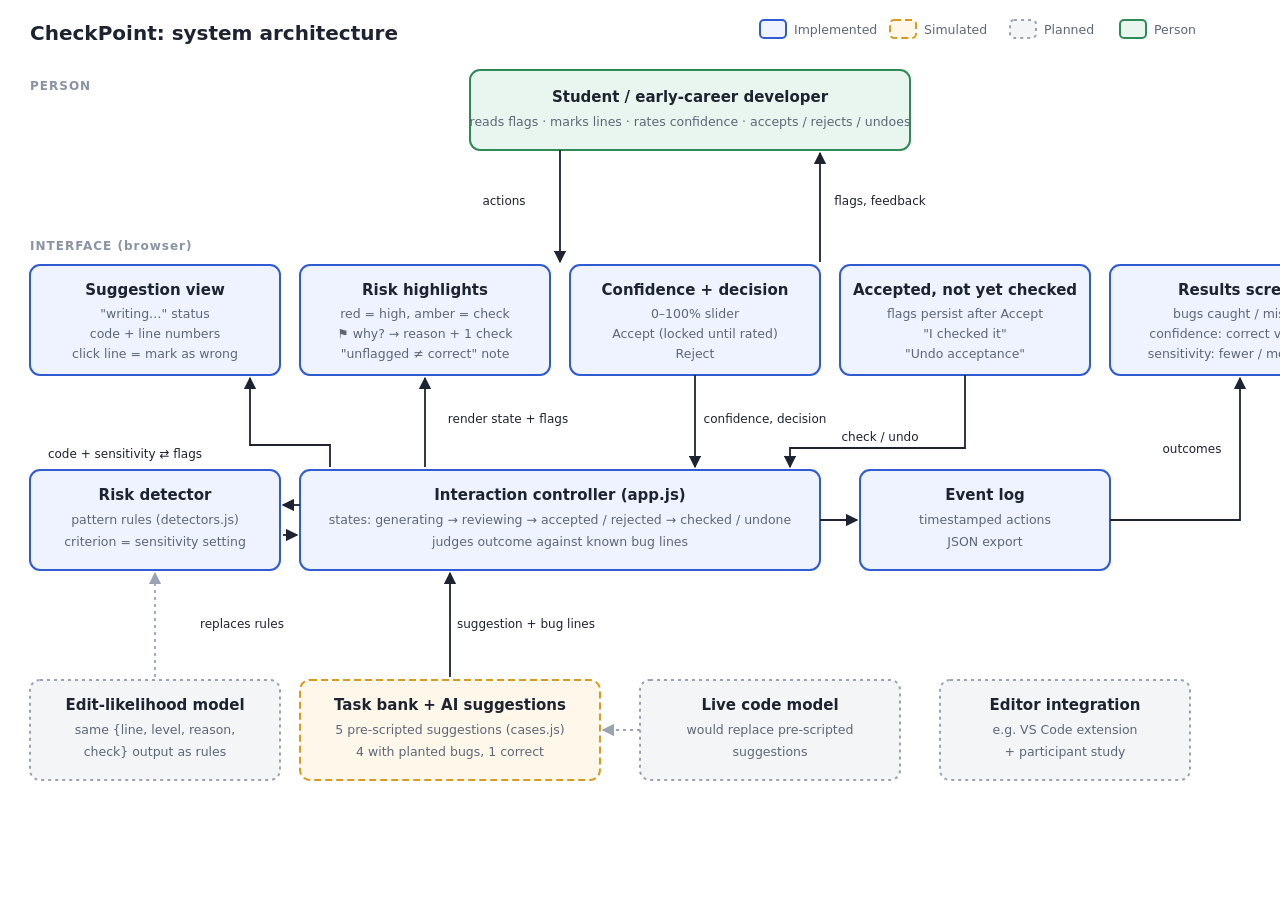
==== docs/diagram-source.html @ 5a3f11fb "add system diagram and storyboards" ====
<!doctype html>
<html><head><meta charset="utf-8">
<style>
  body { margin: 0; background: #fff; font-family: system-ui, -apple-system, "Segoe UI", Roboto, sans-serif; }
  text { font-size: 14px; fill: #1d2330; }
  .title { font-size: 20px; font-weight: 700; }
  .h { font-size: 15px; font-weight: 700; }
  .s { font-size: 12.5px; fill: #5d6677; }
  .lane { font-size: 12px; font-weight: 700; fill: #8a93a5; letter-spacing: 1px; }
  .impl { fill: #eef3ff; stroke: #2f5bd3; stroke-width: 2; }
  .sim { fill: #fff8ea; stroke: #d99a1e; stroke-width: 2; stroke-dasharray: 7 4; }
  .plan { fill: #f4f5f7; stroke: #9aa3b2; stroke-width: 2; stroke-dasharray: 3 4; }
  .person { fill: #e9f6ef; stroke: #2e8b57; stroke-width: 2; }
  .arrow { stroke: #1d2330; stroke-width: 1.8; fill: none; marker-end: url(#a); }
  .arrowp { stroke: #9aa3b2; stroke-width: 1.8; fill: none; stroke-dasharray: 3 4; marker-end: url(#ap); }
  .lbl { font-size: 12px; fill: #1d2330; }
  .lblbg { fill: #fff; }
</style></head>
<body>
<svg width="1400" height="860" viewBox="0 0 1400 860" xmlns="http://www.w3.org/2000/svg">
  <defs>
    <marker id="a" viewBox="0 0 10 10" refX="9" refY="5" markerWidth="7" markerHeight="7" orient="auto-start-reverse"><path d="M0,0 L10,5 L0,10 z" fill="#1d2330"/></marker>
    <marker id="ap" viewBox="0 0 10 10" refX="9" refY="5" markerWidth="7" markerHeight="7" orient="auto-start-reverse"><path d="M0,0 L10,5 L0,10 z" fill="#9aa3b2"/></marker>
  </defs>

  <text x="30" y="40" class="title">CheckPoint: system architecture</text>

  <!-- legend -->
  <rect x="760" y="20" width="26" height="18" class="impl" rx="4"/><text x="794" y="34" class="s">Implemented</text>
  <rect x="890" y="20" width="26" height="18" class="sim" rx="4"/><text x="924" y="34" class="s">Simulated</text>
  <rect x="1010" y="20" width="26" height="18" class="plan" rx="4"/><text x="1044" y="34" class="s">Planned</text>
  <rect x="1120" y="20" width="26" height="18" class="person" rx="4"/><text x="1154" y="34" class="s">Person</text>

  <!-- lane labels -->
  <text x="30" y="90" class="lane">PERSON</text>
  <text x="30" y="250" class="lane">INTERFACE (browser)</text>
  <text x="30" y="500" class="lane">LOGIC</text>
  <text x="30" y="700" class="lane">AI / DATA</text>

  <!-- person -->
  <rect x="470" y="70" width="440" height="80" class="person" rx="10"/>
  <text x="690" y="102" text-anchor="middle" class="h">Student / early-career developer</text>
  <text x="690" y="126" text-anchor="middle" class="s">reads flags · marks lines · rates confidence · accepts / rejects / undoes</text>

  <!-- interface -->
  <rect x="30" y="265" width="250" height="110" class="impl" rx="10"/>
  <text x="155" y="295" text-anchor="middle" class="h">Suggestion view</text>
  <text x="155" y="318" text-anchor="middle" class="s">"writing…" status</text>
  <text x="155" y="338" text-anchor="middle" class="s">code + line numbers</text>
  <text x="155" y="358" text-anchor="middle" class="s">click line = mark as wrong</text>

  <rect x="300" y="265" width="250" height="110" class="impl" rx="10"/>
  <text x="425" y="295" text-anchor="middle" class="h">Risk highlights</text>
  <text x="425" y="318" text-anchor="middle" class="s">red = high, amber = check</text>
  <text x="425" y="338" text-anchor="middle" class="s">⚑ why? → reason + 1 check</text>
  <text x="425" y="358" text-anchor="middle" class="s">"unflagged ≠ correct" note</text>

  <rect x="570" y="265" width="250" height="110" class="impl" rx="10"/>
  <text x="695" y="295" text-anchor="middle" class="h">Confidence + decision</text>
  <text x="695" y="318" text-anchor="middle" class="s">0–100% slider</text>
  <text x="695" y="338" text-anchor="middle" class="s">Accept (locked until rated)</text>
  <text x="695" y="358" text-anchor="middle" class="s">Reject</text>

  <rect x="840" y="265" width="250" height="110" class="impl" rx="10"/>
  <text x="965" y="295" text-anchor="middle" class="h">Accepted, not yet checked</text>
  <text x="965" y="318" text-anchor="middle" class="s">flags persist after Accept</text>
  <text x="965" y="338" text-anchor="middle" class="s">"I checked it"</text>
  <text x="965" y="358" text-anchor="middle" class="s">"Undo acceptance"</text>

  <rect x="1110" y="265" width="260" height="110" class="impl" rx="10"/>
  <text x="1240" y="295" text-anchor="middle" class="h">Results screen</text>
  <text x="1240" y="318" text-anchor="middle" class="s">bugs caught / missed</text>
  <text x="1240" y="338" text-anchor="middle" class="s">confidence: correct vs buggy</text>
  <text x="1240" y="358" text-anchor="middle" class="s">sensitivity: fewer / more flags</text>

  <!-- logic -->
  <rect x="300" y="470" width="520" height="100" class="impl" rx="10"/>
  <text x="560" y="500" text-anchor="middle" class="h">Interaction controller (app.js)</text>
  <text x="560" y="524" text-anchor="middle" class="s">states: generating → reviewing → accepted / rejected → checked / undone</text>
  <text x="560" y="546" text-anchor="middle" class="s">judges outcome against known bug lines</text>

  <rect x="860" y="470" width="250" height="100" class="impl" rx="10"/>
  <text x="985" y="500" text-anchor="middle" class="h">Event log</text>
  <text x="985" y="524" text-anchor="middle" class="s">timestamped actions</text>
  <text x="985" y="546" text-anchor="middle" class="s">JSON export</text>

  <rect x="30" y="470" width="250" height="100" class="impl" rx="10"/>
  <text x="155" y="500" text-anchor="middle" class="h">Risk detector</text>
  <text x="155" y="524" text-anchor="middle" class="s">pattern rules (detectors.js)</text>
  <text x="155" y="546" text-anchor="middle" class="s">criterion = sensitivity setting</text>

  <!-- AI / data -->
  <rect x="300" y="680" width="300" height="100" class="sim" rx="10"/>
  <text x="450" y="710" text-anchor="middle" class="h">Task bank + AI suggestions</text>
  <text x="450" y="734" text-anchor="middle" class="s">5 pre-scripted suggestions (cases.js)</text>
  <text x="450" y="756" text-anchor="middle" class="s">4 with planted bugs, 1 correct</text>

  <rect x="640" y="680" width="260" height="100" class="plan" rx="10"/>
  <text x="770" y="710" text-anchor="middle" class="h">Live code model</text>
  <text x="770" y="734" text-anchor="middle" class="s">would replace pre-scripted</text>
  <text x="770" y="756" text-anchor="middle" class="s">suggestions</text>

  <rect x="30" y="680" width="250" height="100" class="plan" rx="10"/>
  <text x="155" y="710" text-anchor="middle" class="h">Edit-likelihood model</text>
  <text x="155" y="734" text-anchor="middle" class="s">same {line, level, reason,</text>
  <text x="155" y="756" text-anchor="middle" class="s">check} output as rules</text>

  <rect x="940" y="680" width="250" height="100" class="plan" rx="10"/>
  <text x="1065" y="710" text-anchor="middle" class="h">Editor integration</text>
  <text x="1065" y="734" text-anchor="middle" class="s">e.g. VS Code extension</text>
  <text x="1065" y="756" text-anchor="middle" class="s">+ participant study</text>

  <!-- arrows: person <-> interface -->
  <path class="arrow" d="M560,150 L560,262"/>
  <rect x="452" y="192" width="104" height="18" class="lblbg"/><text x="504" y="205" text-anchor="middle" class="lbl">actions</text>
  <path class="arrow" d="M820,262 L820,153"/>
  <rect x="826" y="192" width="110" height="18" class="lblbg"/><text x="880" y="205" text-anchor="middle" class="lbl">flags, feedback</text>

  <!-- interface <-> controller -->
  <path class="arrow" d="M695,375 L695,467"/>
  <rect x="701" y="410" width="128" height="18" class="lblbg"/><text x="765" y="423" text-anchor="middle" class="lbl">confidence, decision</text>
  <path class="arrow" d="M425,467 L425,378"/>
  <rect x="420" y="410" width="0" height="0" class="lblbg"/><text x="508" y="423" text-anchor="middle" class="lbl">render state + flags</text>
  <path class="arrow" d="M965,375 L965,448 L790,448 L790,467"/>
  <text x="880" y="441" text-anchor="middle" class="lbl">check / undo</text>
  <path class="arrow" d="M820,520 L857,520"/>
  <path class="arrow" d="M1110,520 L1240,520 L1240,378"/>
  <rect x="1150" y="440" width="84" height="18" class="lblbg"/><text x="1192" y="453" text-anchor="middle" class="lbl">outcomes</text>

  <!-- controller <-> detector -->
  <path class="arrow" d="M300,505 L283,505"/>
  <path class="arrow" d="M283,535 L297,535"/>
  <text x="125" y="458" text-anchor="middle" class="lbl">code + sensitivity ⇄ flags</text>
  <path class="arrow" d="M330,467 L330,445 L250,445 L250,378"/>

  <!-- data -> controller -->
  <path class="arrow" d="M450,677 L450,573"/>
  <rect x="456" y="615" width="140" height="18" class="lblbg"/><text x="526" y="628" text-anchor="middle" class="lbl">suggestion + bug lines</text>

  <!-- planned -->
  <path class="arrowp" d="M640,730 L603,730"/>
  <path class="arrowp" d="M155,677 L155,573"/>
  <text x="200" y="628" class="lbl" fill="#5d6677">replaces rules</text>
</svg>
</body></html>
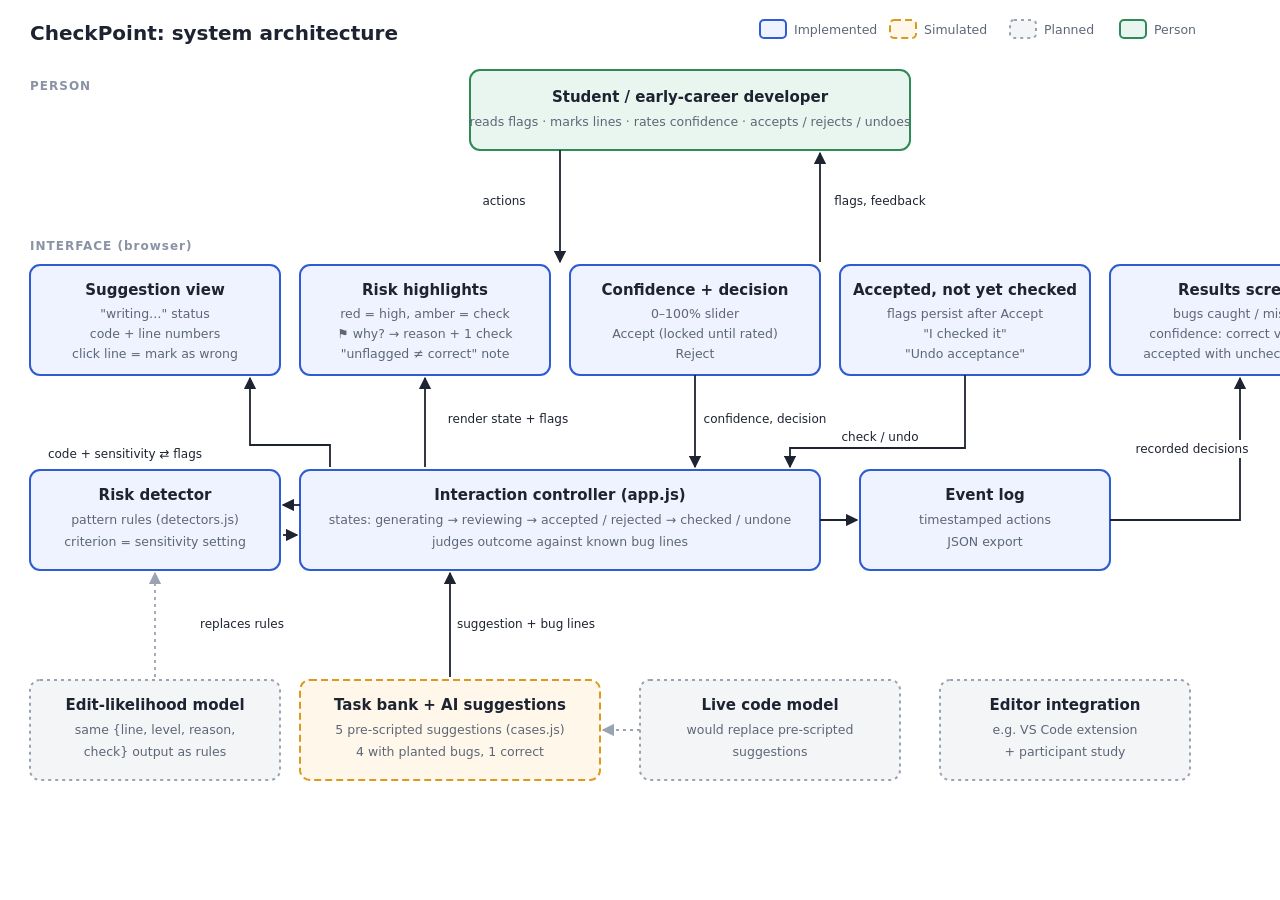
==== commit 251cf017: "docs: storyboard screenshots, fix diagram labels, update readme" ====
--- a/docs/diagram-source.html
+++ b/docs/diagram-source.html
@@ -71,7 +71,7 @@
   <text x="1240" y="295" text-anchor="middle" class="h">Results screen</text>
   <text x="1240" y="318" text-anchor="middle" class="s">bugs caught / missed</text>
   <text x="1240" y="338" text-anchor="middle" class="s">confidence: correct vs buggy</text>
-  <text x="1240" y="358" text-anchor="middle" class="s">sensitivity: fewer / more flags</text>
+  <text x="1240" y="358" text-anchor="middle" class="s">accepted with unchecked flags</text>
 
   <!-- logic -->
   <rect x="300" y="470" width="520" height="100" class="impl" rx="10"/>
@@ -125,7 +125,7 @@
   <text x="880" y="441" text-anchor="middle" class="lbl">check / undo</text>
   <path class="arrow" d="M820,520 L857,520"/>
   <path class="arrow" d="M1110,520 L1240,520 L1240,378"/>
-  <rect x="1150" y="440" width="84" height="18" class="lblbg"/><text x="1192" y="453" text-anchor="middle" class="lbl">outcomes</text>
+  <rect x="1128" y="440" width="128" height="18" class="lblbg"/><text x="1192" y="453" text-anchor="middle" class="lbl">recorded decisions</text>
 
   <!-- controller <-> detector -->
   <path class="arrow" d="M300,505 L283,505"/>
